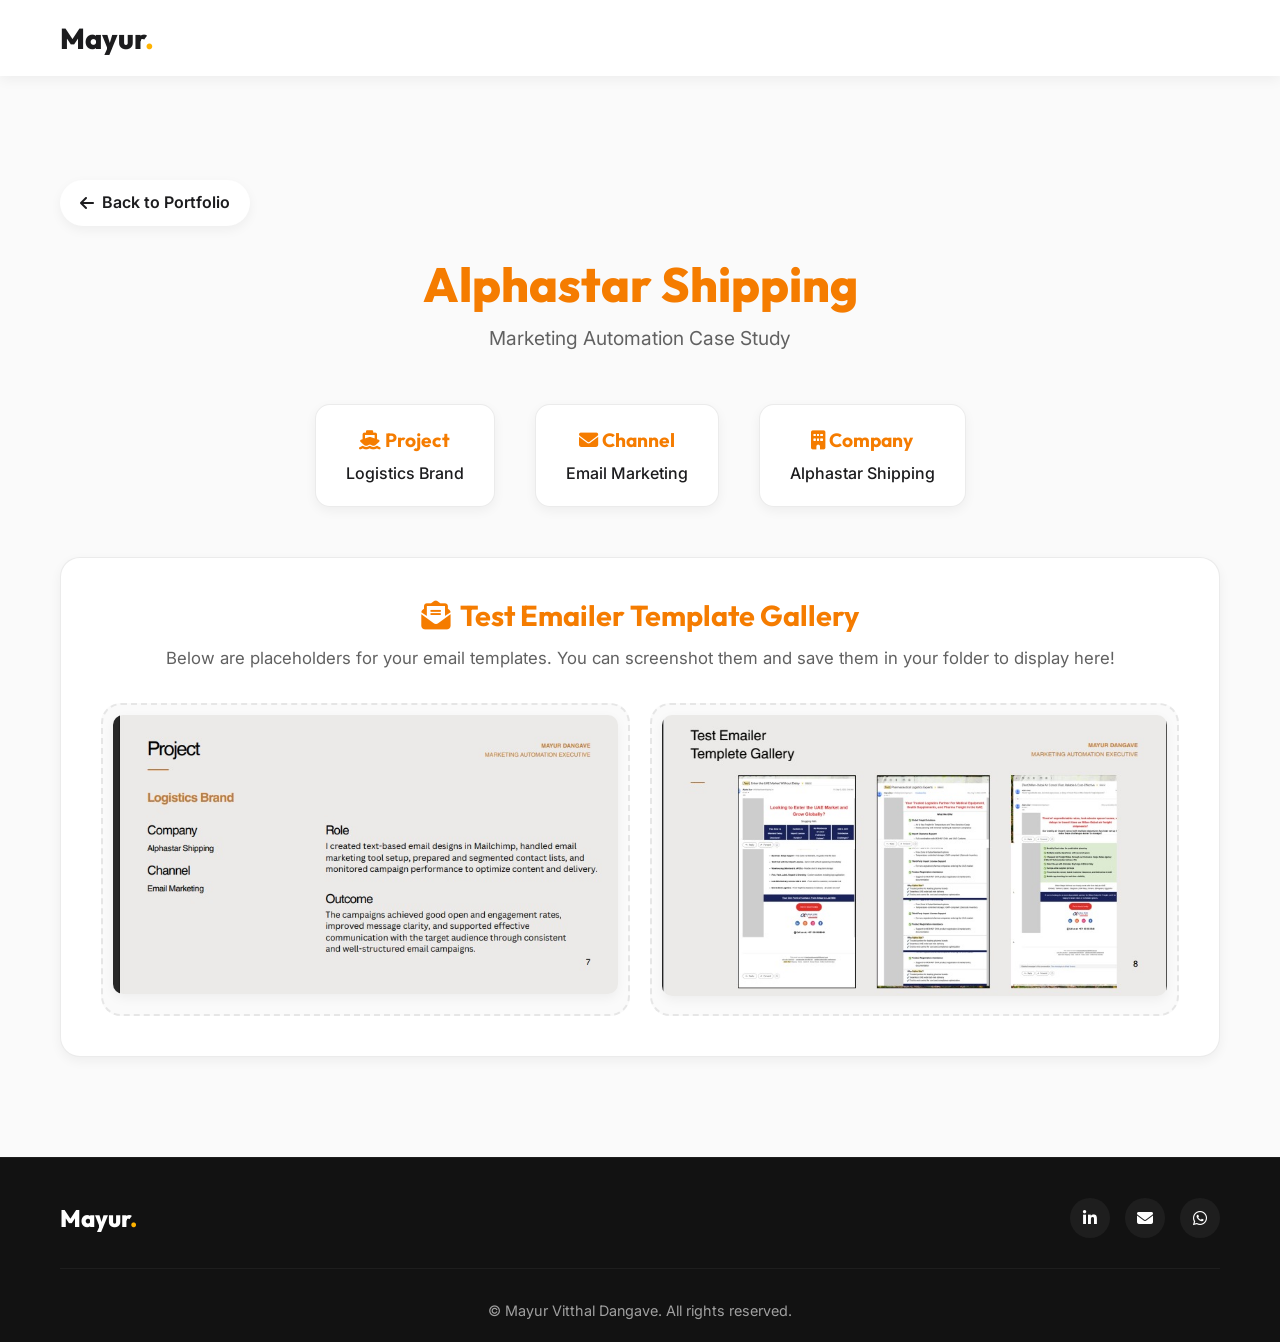
==== alphastar-shipping.html @ 8145f956 "Add files via upload" ====
<!DOCTYPE html>
<html lang="en">
<head>
    <meta charset="UTF-8">
    <meta name="viewport" content="width=device-width, initial-scale=1.0">
    <title>Alphastar Shipping Case Study | Mayur Dangave</title>
    <!-- Google Fonts -->
    <link rel="preconnect" href="https://fonts.googleapis.com">
    <link rel="preconnect" href="https://fonts.gstatic.com" crossorigin>
    <link href="https://fonts.googleapis.com/css2?family=Inter:wght@300;400;500;600;700&family=Outfit:wght@400;600;800&display=swap" rel="stylesheet">
    <!-- Font Awesome for Icons -->
    <link rel="stylesheet" href="https://cdnjs.cloudflare.com/ajax/libs/font-awesome/6.4.0/css/all.min.css">
    <link rel="stylesheet" href="style.css">
    <style>
        .case-header {
            text-align: center;
            margin-bottom: 50px;
        }
        .case-header h1 {
            font-size: 3rem;
            color: var(--primary-dark);
            margin-bottom: 10px;
            font-family: var(--font-heading);
            font-weight: 800;
        }
        .case-meta {
            display: flex;
            justify-content: center;
            gap: 40px;
            margin-bottom: 50px;
            flex-wrap: wrap;
        }
        .meta-item {
            text-align: center;
            background: var(--surface);
            padding: 20px 30px;
            border-radius: 15px;
            box-shadow: var(--shadow-sm);
            border: 1px solid var(--border);
        }
        .meta-item strong {
            display: block;
            color: var(--primary-dark);
            font-family: var(--font-heading);
            font-size: 1.2rem;
            margin-bottom: 5px;
        }
        .meta-item span {
            color: var(--text-main);
            font-weight: 500;
        }
        .case-body {
            display: grid;
            grid-template-columns: 1fr 1fr;
            gap: 40px;
            margin-bottom: 60px;
        }
        @media (max-width: 768px) {
            .case-body {
                grid-template-columns: 1fr;
            }
        }
        .case-section {
            background: var(--surface);
            padding: 40px;
            border-radius: 20px;
            box-shadow: var(--shadow-sm);
            border: 1px solid var(--border);
        }
        .case-section h3 {
            font-size: 1.8rem;
            margin-bottom: 15px;
            color: var(--primary-dark);
            display: flex;
            align-items: center;
            gap: 10px;
        }
        .case-section p {
            font-size: 1.05rem;
            color: var(--text-muted);
            line-height: 1.8;
        }
        .gallery-container {
            display: grid;
            grid-template-columns: repeat(auto-fit, minmax(250px, 1fr));
            gap: 20px;
            margin-top: 30px;
        }
        .gallery-item {
            background: var(--bg-color);
            border: 2px dashed var(--border);
            border-radius: 20px;
            padding: 40px 20px;
            text-align: center;
            color: var(--text-muted);
            transition: var(--transition);
        }
        .gallery-item:hover {
            border-color: var(--primary);
            background: var(--surface);
        }
        .back-btn {
            display: inline-flex;
            align-items: center;
            gap: 8px;
            margin-bottom: 30px;
            color: var(--text-main);
            font-weight: 600;
            padding: 10px 20px;
            background: var(--surface);
            border-radius: 50px;
            box-shadow: var(--shadow-sm);
            transition: var(--transition);
        }
        .back-btn:hover {
            background: var(--primary);
            color: #1C1C1E;
            transform: translateY(-2px);
        }
    </style>
</head>
<body style="background-color: var(--bg-color);">
    <!-- Navigation -->
    <nav class="navbar" style="background: rgba(255, 255, 255, 0.95); box-shadow: var(--shadow-sm); padding: 15px 0;">
        <div class="container nav-content">
            <a href="porfolio Website index.html" class="logo">Mayur<span>.</span></a>
        </div>
    </nav>

    <!-- Case Study Section -->
    <section class="section-padding" style="margin-top: 80px;">
        <div class="container">
            <a href="porfolio Website index.html#portfolio" class="back-btn"><i class="fas fa-arrow-left"></i> Back to Portfolio</a>
            
            <div class="case-header">
                <h1>Alphastar Shipping</h1>
                <p style="font-size: 1.2rem; color: var(--text-muted);">Marketing Automation Case Study</p>
            </div>

            <div class="case-meta">
                <div class="meta-item">
                    <strong><i class="fas fa-ship"></i> Project</strong>
                    <span>Logistics Brand</span>
                </div>
                <div class="meta-item">
                    <strong><i class="fas fa-envelope"></i> Channel</strong>
                    <span>Email Marketing</span>
                </div>
                <div class="meta-item">
                    <strong><i class="fas fa-building"></i> Company</strong>
                    <span>Alphastar Shipping</span>
                </div>
            </div>



            <div class="case-section">
                <h3 style="text-align: center; justify-content: center; margin-bottom: 10px;"><i class="fas fa-envelope-open-text"></i> Test Emailer Template Gallery</h3>
                <p style="text-align: center; margin-bottom: 30px;">Below are placeholders for your email templates. You can screenshot them and save them in your folder to display here!</p>
                
                <div class="gallery-container" style="grid-template-columns: repeat(auto-fit, minmax(350px, 1fr));">
                    <div class="gallery-item" style="padding: 10px;">
                        <img src="Alphastar-ss-1.png" alt="Template 1" style="width: 100%; border-radius: 10px; box-shadow: var(--shadow-sm);">
                    </div>
                    <div class="gallery-item" style="padding: 10px;">
                        <img src="Alphastar-ss-2.png" alt="Template 2" style="width: 100%; border-radius: 10px; box-shadow: var(--shadow-sm);">
                    </div>
                </div>
            </div>
        </div>
    </section>

    <!-- Footer -->
    <footer>
        <div class="container">
            <div class="footer-content">
                <div class="footer-logo">Mayur<span>.</span></div>
                <div class="footer-socials">
                    <a href="https://www.linkedin.com/in/mayur-dangave-b585b3267/" target="_blank"><i class="fab fa-linkedin-in"></i></a>
                    <a href="mailto:dangavemayur@gmail.com"><i class="fas fa-envelope"></i></a>
                    <a href="https://wa.me/918108566507"><i class="fab fa-whatsapp"></i></a>
                </div>
            </div>
            <div class="footer-bottom">
                <p>&copy; <span id="year"></span> Mayur Vitthal Dangave. All rights reserved.</p>
            </div>
        </div>
    </footer>
</body>
</html>
---- style.css ----
/* Google Fonts & Reset */
:root {
    --primary: #FFB300; /* Warm Amber */
    --primary-dark: #F57C00;
    --primary-light: #FFF8E1;
    --bg-color: #FAFAFA; /* Off-white */
    --surface: #FFFFFF;
    --text-main: #1C1C1E; /* Charcoal */
    --text-muted: #616161;
    --border: rgba(0,0,0,0.08);
    --shadow-sm: 0 4px 12px rgba(0, 0, 0, 0.05);
    --shadow-md: 0 12px 30px rgba(0, 0, 0, 0.08);
    --transition: all 0.3s cubic-bezier(0.25, 0.8, 0.25, 1);
    --font-heading: 'Outfit', sans-serif;
    --font-body: 'Inter', sans-serif;
}

html {
    scroll-behavior: smooth;
}

* {
    margin: 0;
    padding: 0;
    box-sizing: border-box;
}

body {
    font-family: var(--font-body);
    background-color: var(--bg-color);
    color: var(--text-main);
    line-height: 1.6;
    overflow-x: hidden;
}

h1, h2, h3, h4, h5, h6 {
    font-family: var(--font-heading);
    font-weight: 700;
    color: var(--text-main);
    line-height: 1.2;
}

a {
    text-decoration: none;
    color: inherit;
    transition: var(--transition);
}

ul {
    list-style: none;
}

.container {
    max-width: 1200px;
    margin: 0 auto;
    padding: 0 20px;
}

.section-padding {
    padding: 100px 0;
}

.bg-light {
    background-color: var(--surface);
}

.bg-dark {
    background-color: #121212;
    color: #FFFFFF;
}

.bg-dark h2, .bg-dark h3, .bg-dark h4 {
    color: #FFFFFF;
}

.highlight {
    color: var(--primary);
}

/* Buttons */
.btn-primary, .btn-secondary {
    display: inline-block;
    padding: 12px 28px;
    border-radius: 50px;
    font-weight: 600;
    font-size: 1rem;
    cursor: pointer;
    transition: var(--transition);
    border: none;
    text-align: center;
}

.btn-primary {
    background-color: var(--primary);
    color: #1C1C1E;
    box-shadow: 0 4px 15px rgba(255, 179, 0, 0.3);
}

.btn-primary:hover {
    background-color: var(--primary-dark);
    transform: translateY(-2px);
    box-shadow: 0 6px 20px rgba(255, 179, 0, 0.4);
}

.btn-secondary {
    background-color: transparent;
    color: var(--text-main);
    border: 2px solid var(--text-main);
}

.btn-secondary:hover {
    background-color: var(--text-main);
    color: var(--surface);
}

/* Section Header */
.section-header {
    text-align: center;
    margin-bottom: 60px;
}

.section-header h2 {
    font-size: 2.5rem;
    margin-bottom: 15px;
}

.section-header .line {
    width: 60px;
    height: 4px;
    background-color: var(--primary);
    margin: 0 auto 20px;
    border-radius: 2px;
}

.section-header p {
    color: var(--text-muted);
    font-size: 1.1rem;
    max-width: 600px;
    margin: 0 auto;
}

/* Navigation */
.navbar {
    position: fixed;
    top: 0;
    left: 0;
    width: 100%;
    padding: 20px 0;
    z-index: 1000;
    transition: var(--transition);
    background: transparent;
}

.navbar.scrolled {
    background: rgba(255, 255, 255, 0.95);
    backdrop-filter: blur(10px);
    padding: 15px 0;
    box-shadow: var(--shadow-sm);
}

.nav-content {
    display: flex;
    justify-content: space-between;
    align-items: center;
}

.logo {
    font-family: var(--font-heading);
    font-size: 1.8rem;
    font-weight: 800;
    color: var(--text-main);
}

.logo span {
    color: var(--primary);
}

.nav-links {
    display: flex;
    align-items: center;
    gap: 30px;
}

.nav-links a {
    font-weight: 500;
    font-size: 1rem;
    color: var(--text-main);
    position: relative;
}

.nav-links a:not(.nav-btn)::after {
    content: '';
    position: absolute;
    width: 0;
    height: 2px;
    bottom: -4px;
    left: 0;
    background-color: var(--primary);
    transition: var(--transition);
}

.nav-links a:not(.nav-btn):hover::after {
    width: 100%;
}

.hamburger {
    display: none;
    font-size: 1.5rem;
    cursor: pointer;
}

/* Hero Section */
.hero {
    min-height: 100vh;
    display: flex;
    align-items: center;
    padding-top: 80px;
    background: radial-gradient(circle at top right, var(--primary-light), var(--bg-color) 60%);
}

.hero-content {
    display: flex;
    align-items: center;
    justify-content: space-between;
    gap: 50px;
}

.hero-text {
    flex: 1;
}

.greeting {
    font-size: 1.2rem;
    font-weight: 500;
    color: var(--primary-dark);
    margin-bottom: 10px;
    letter-spacing: 1px;
}

.name {
    font-size: 3.8rem;
    font-weight: 800;
    line-height: 1.1;
    margin-bottom: 15px;
    color: var(--text-main);
}

.titles {
    font-size: 1.8rem;
    color: var(--text-muted);
    margin-bottom: 25px;
    font-weight: 400;
    height: 40px; 
}

.typewriter {
    border-right: 3px solid var(--primary);
    padding-right: 5px;
    animation: blink 0.75s step-end infinite;
}

@keyframes blink {
    from, to { border-color: transparent }
    50% { border-color: var(--primary); }
}

.tagline {
    font-size: 1.1rem;
    color: var(--text-muted);
    margin-bottom: 40px;
    max-width: 500px;
}

.hero-actions {
    display: flex;
    gap: 20px;
    margin-bottom: 40px;
}

.social-links {
    display: flex;
    gap: 20px;
}

.social-links a {
    display: flex;
    align-items: center;
    justify-content: center;
    width: 45px;
    height: 45px;
    border-radius: 50%;
    background: var(--surface);
    color: var(--text-main);
    font-size: 1.2rem;
    box-shadow: var(--shadow-sm);
}

.social-links a:hover {
    background: var(--primary);
    color: var(--surface);
    transform: translateY(-3px);
}

.hero-image {
    flex: 1;
    display: flex;
    justify-content: flex-end;
}

.image-wrapper {
    position: relative;
    width: 450px;
    height: 450px;
}

.image-wrapper img {
    width: 100%;
    height: 100%;
    object-fit: cover;
    object-position: top center;
    border-radius: 30% 70% 70% 30% / 30% 30% 70% 70%;
    box-shadow: var(--shadow-md);
    border: 8px solid var(--surface);
    animation: morph 8s ease-in-out infinite;
}

@keyframes morph {
    0% { border-radius: 30% 70% 70% 30% / 30% 30% 70% 70%; }
    50% { border-radius: 70% 30% 30% 70% / 70% 70% 30% 30%; }
    100% { border-radius: 30% 70% 70% 30% / 30% 30% 70% 70%; }
}

.floating-badge {
    position: absolute;
    background: var(--surface);
    padding: 12px 20px;
    border-radius: 50px;
    box-shadow: var(--shadow-md);
    font-weight: 600;
    display: flex;
    align-items: center;
    gap: 10px;
    color: var(--text-main);
    animation: float 4s ease-in-out infinite;
}

.floating-badge i {
    color: var(--primary-dark);
    font-size: 1.2rem;
}

.badge-1 {
    top: 50px;
    left: -30px;
}

.badge-2 {
    bottom: 50px;
    right: -20px;
    animation-delay: 2s;
}

@keyframes float {
    0% { transform: translateY(0); }
    50% { transform: translateY(-15px); }
    100% { transform: translateY(0); }
}

/* About Section */
.about-grid {
    display: grid;
    grid-template-columns: 1fr 1fr;
    gap: 60px;
    align-items: center;
}

.about-text h3 {
    font-size: 2rem;
    margin-bottom: 20px;
}

.about-text p {
    color: var(--text-muted);
    margin-bottom: 20px;
    font-size: 1.05rem;
}

.stats-container {
    display: flex;
    gap: 30px;
    margin-top: 40px;
}

.stat-box h4 {
    font-size: 2.5rem;
    color: var(--primary-dark);
    line-height: 1;
    margin-bottom: 5px;
}

.stat-box p {
    font-size: 0.9rem;
    color: var(--text-main);
    font-weight: 500;
    margin: 0;
}

.about-skills {
    display: flex;
    flex-direction: column;
    gap: 30px;
}

.skill-category {
    background: var(--surface);
    padding: 30px;
    border-radius: 20px;
    box-shadow: var(--shadow-sm);
    border: 1px solid var(--border);
}

.skill-category h4 {
    font-size: 1.3rem;
    margin-bottom: 15px;
    display: flex;
    align-items: center;
    gap: 10px;
}

.skill-category h4 i {
    color: var(--primary);
}

.skill-category ul {
    display: grid;
    grid-template-columns: 1fr 1fr;
    gap: 15px;
}

.skill-category li {
    font-size: 0.95rem;
    color: var(--text-muted);
    display: flex;
    align-items: center;
    gap: 8px;
}

.skill-category li::before {
    content: '→';
    color: var(--primary);
    font-weight: bold;
}

/* Services */
.services-grid {
    display: grid;
    grid-template-columns: repeat(auto-fit, minmax(250px, 1fr));
    gap: 30px;
}

.service-card {
    background: var(--bg-color);
    padding: 40px 30px;
    border-radius: 20px;
    text-align: center;
    transition: var(--transition);
    border: 1px solid var(--border);
}

.service-card:hover {
    transform: translateY(-10px);
    box-shadow: var(--shadow-md);
    background: var(--surface);
}

.service-card .icon {
    width: 70px;
    height: 70px;
    background: var(--primary-light);
    color: var(--primary-dark);
    border-radius: 50%;
    display: flex;
    align-items: center;
    justify-content: center;
    font-size: 1.8rem;
    margin: 0 auto 20px;
    transition: var(--transition);
}

.service-card:hover .icon {
    background: var(--primary);
    color: var(--surface);
}

.service-card h3 {
    margin-bottom: 15px;
    font-size: 1.3rem;
}

.service-card p {
    color: var(--text-muted);
    font-size: 0.95rem;
}

/* Process Timeline (Horizontal based) */
.timeline {
    display: flex;
    justify-content: space-between;
    position: relative;
    padding-top: 50px;
}

.timeline::before {
    content: '';
    position: absolute;
    top: 65px;
    left: 0;
    width: 100%;
    height: 2px;
    background: var(--border);
    z-index: 1;
}

.timeline-step {
    flex: 1;
    text-align: center;
    position: relative;
    z-index: 2;
    padding: 0 15px;
}

.step-num {
    width: 32px;
    height: 32px;
    background: var(--surface);
    border: 4px solid var(--primary);
    border-radius: 50%;
    margin: 0 auto 20px;
    display: flex;
    align-items: center;
    justify-content: center;
    font-size: 0.8rem;
    font-weight: 700;
    color: var(--text-main);
    position: relative;
    transition: var(--transition);
}

.timeline-step:hover .step-num {
    background: var(--primary);
    color: var(--surface);
    transform: scale(1.2);
}

.timeline-step h4 {
    font-size: 1.1rem;
    margin-bottom: 10px;
}

.timeline-step p {
    font-size: 0.9rem;
    color: var(--text-muted);
}

/* Tools & Industries */
.tools-split {
    display: grid;
    grid-template-columns: 3fr 2fr;
    gap: 50px;
}

.tools-split h3 {
    font-size: 1.8rem;
    margin-bottom: 30px;
    border-bottom: 2px solid var(--primary-light);
    padding-bottom: 15px;
    display: inline-block;
}

.pill-grid {
    display: flex;
    flex-wrap: wrap;
    gap: 15px;
}

.pill {
    background: var(--bg-color);
    padding: 8px 18px;
    border-radius: 30px;
    font-size: 0.95rem;
    font-weight: 500;
    border: 1px solid var(--border);
    display: flex;
    align-items: center;
    gap: 8px;
    transition: var(--transition);
}

.pill i {
    color: var(--primary-dark);
}

.pill:hover {
    background: var(--primary);
    color: #1C1C1E;
    border-color: var(--primary);
}

.pill:hover i {
    color: #1C1C1E;
}

.icon-grid {
    display: grid;
    grid-template-columns: 1fr 1fr;
    gap: 20px;
}

.industry-item {
    background: var(--bg-color);
    padding: 20px;
    border-radius: 15px;
    text-align: center;
    border: 1px solid var(--border);
    transition: var(--transition);
}

.industry-item:hover {
    box-shadow: var(--shadow-sm);
    transform: translateY(-5px);
    border-color: var(--primary);
}

.industry-item i {
    font-size: 2rem;
    color: var(--primary-dark);
    margin-bottom: 10px;
}

.industry-item span {
    display: block;
    font-weight: 600;
    font-size: 1rem;
}

/* Portfolio Gallery */
.portfolio-filters {
    display: flex;
    justify-content: center;
    flex-wrap: wrap;
    gap: 15px;
    margin-bottom: 40px;
}

.filter-btn {
    background: transparent;
    border: 2px solid var(--border);
    padding: 8px 24px;
    border-radius: 30px;
    font-weight: 500;
    cursor: pointer;
    font-family: var(--font-body);
    font-size: 0.95rem;
    transition: var(--transition);
}

.filter-btn.active, .filter-btn:hover {
    background: var(--primary);
    border-color: var(--primary);
    color: #1C1C1E;
}

.portfolio-grid {
    display: grid;
    grid-template-columns: repeat(auto-fill, minmax(320px, 1fr));
    gap: 30px;
}

.portfolio-card {
    background: var(--surface);
    border-radius: 20px;
    overflow: hidden;
    box-shadow: var(--shadow-sm);
    border: 1px solid var(--border);
    transition: var(--transition);
}

.portfolio-card:hover {
    transform: translateY(-10px);
    box-shadow: var(--shadow-md);
}

.card-img {
    height: 220px;
    background-size: cover;
    background-position: center;
    position: relative;
    border-bottom: 1px solid var(--border);
}

.card-content {
    padding: 25px;
}

.category-tag {
    display: inline-block;
    background: var(--primary-light);
    color: var(--primary-dark);
    padding: 4px 12px;
    border-radius: 20px;
    font-size: 0.8rem;
    font-weight: 600;
    margin-bottom: 12px;
}

.card-content h3 {
    font-size: 1.4rem;
    margin-bottom: 10px;
}

.card-content p {
    color: var(--text-muted);
    font-size: 0.95rem;
    margin-bottom: 20px;
}

.read-more {
    font-weight: 600;
    color: var(--text-main);
    display: flex;
    align-items: center;
    gap: 8px;
}

.read-more i {
    transition: var(--transition);
    color: var(--primary-dark);
}

.read-more:hover i {
    transform: translateX(5px);
}

.portfolio-card.hide {
    display: none;
}

/* Contact */
.contact-wrapper {
    display: grid;
    grid-template-columns: 1fr 1fr;
    gap: 60px;
    background: #1A1A1C;
    padding: 50px;
    border-radius: 30px;
}

.contact-info h2 {
    font-size: 2.5rem;
    margin-bottom: 20px;
}

.contact-info p {
    color: #A0A0A0;
    margin-bottom: 40px;
    font-size: 1.1rem;
}

.contact-item {
    display: flex;
    align-items: flex-start;
    gap: 20px;
    margin-bottom: 30px;
}

.contact-item i {
    width: 50px;
    height: 50px;
    background: rgba(255, 179, 0, 0.1);
    color: var(--primary);
    border-radius: 50%;
    display: flex;
    align-items: center;
    justify-content: center;
    font-size: 1.3rem;
    flex-shrink: 0;
}

.contact-item h4 {
    font-size: 1.1rem;
    margin-bottom: 5px;
}

.contact-item p, .contact-item a {
    color: #D0D0D0;
    font-size: 1rem;
}

.contact-item a:hover {
    color: var(--primary);
}

.whatsapp-btn {
    background: #25D366;
    color: #FFF;
    box-shadow: 0 4px 15px rgba(37, 211, 102, 0.3);
}

.whatsapp-btn:hover {
    background: #1EBE5A;
    box-shadow: 0 6px 20px rgba(37, 211, 102, 0.4);
}

.contact-form {
    background: var(--surface);
    padding: 40px;
    border-radius: 20px;
    color: var(--text-main);
}

.contact-form h3 {
    font-size: 1.8rem;
    margin-bottom: 25px;
}

.form-group {
    margin-bottom: 20px;
}

.form-group input, 
.form-group select, 
.form-group textarea {
    width: 100%;
    padding: 15px;
    border: 1px solid var(--border);
    border-radius: 10px;
    background: var(--bg-color);
    font-family: var(--font-body);
    font-size: 1rem;
    outline: none;
    transition: var(--transition);
}

.form-group input:focus, 
.form-group select:focus, 
.form-group textarea:focus {
    border-color: var(--primary);
    background: var(--surface);
    box-shadow: 0 0 0 3px rgba(255, 179, 0, 0.1);
}

/* Footer */
footer {
    background: #121212;
    padding: 40px 0 20px;
    text-align: center;
    color: #A0A0A0;
    border-top: 1px solid rgba(255,255,255,0.05);
}

.footer-content {
    display: flex;
    justify-content: space-between;
    align-items: center;
    margin-bottom: 30px;
    padding-bottom: 30px;
    border-bottom: 1px solid rgba(255,255,255,0.05);
}

.footer-logo {
    font-family: var(--font-heading);
    font-size: 1.5rem;
    font-weight: 800;
    color: #FFFFFF;
}

.footer-logo span {
    color: var(--primary);
}

.footer-socials {
    display: flex;
    gap: 15px;
}

.footer-socials a {
    width: 40px;
    height: 40px;
    background: rgba(255,255,255,0.05);
    border-radius: 50%;
    display: flex;
    align-items: center;
    justify-content: center;
    color: #FFFFFF;
    transition: var(--transition);
}

.footer-socials a:hover {
    background: var(--primary);
    color: #121212;
    transform: translateY(-3px);
}

.footer-bottom p {
    font-size: 0.9rem;
}

/* Animations */
.reveal {
    opacity: 0;
    transform: translateY(30px);
    transition: all 0.8s ease-out;
}

.reveal.right {
    transform: translateX(30px);
}

.reveal.active {
    opacity: 1;
    transform: translateY(0) translateX(0);
}

.delay-1 { transition-delay: 0.1s; }
.delay-2 { transition-delay: 0.2s; }
.delay-3 { transition-delay: 0.3s; }
.delay-4 { transition-delay: 0.4s; }

/* Responsive */
@media screen and (max-width: 992px) {
    .hero-content, .about-grid, .tools-split {
        flex-direction: column;
        text-align: center;
    }
    
    .hero-text {
        order: 2;
    }
    
    .hero-image {
        order: 1;
        justify-content: center;
    }
    
    .hero-actions, .social-links, .stats-container, .pill-grid {
        justify-content: center;
    }
    
    .about-skills {
        text-align: left;
    }
    
    .hide-mobile {
        display: none;
    }
    
    .contact-wrapper {
        grid-template-columns: 1fr;
        padding: 30px;
    }
}

@media screen and (max-width: 768px) {
    .nav-links {
        position: absolute;
        top: 100%;
        left: 0;
        width: 100%;
        background: var(--surface);
        flex-direction: column;
        padding: 20px 0;
        box-shadow: var(--shadow-md);
        clip-path: circle(0% at top right);
        transition: clip-path 0.5s ease-out;
    }
    
    .nav-links.active {
        clip-path: circle(150% at top right);
    }
    
    .hamburger {
        display: block;
    }
    
    .name {
        font-size: 2.8rem;
    }
    
    .image-wrapper {
        width: 300px;
        height: 300px;
    }
    
    .section-header h2 {
        font-size: 2rem;
    }
    
    .footer-content {
        flex-direction: column;
        gap: 20px;
    }
}
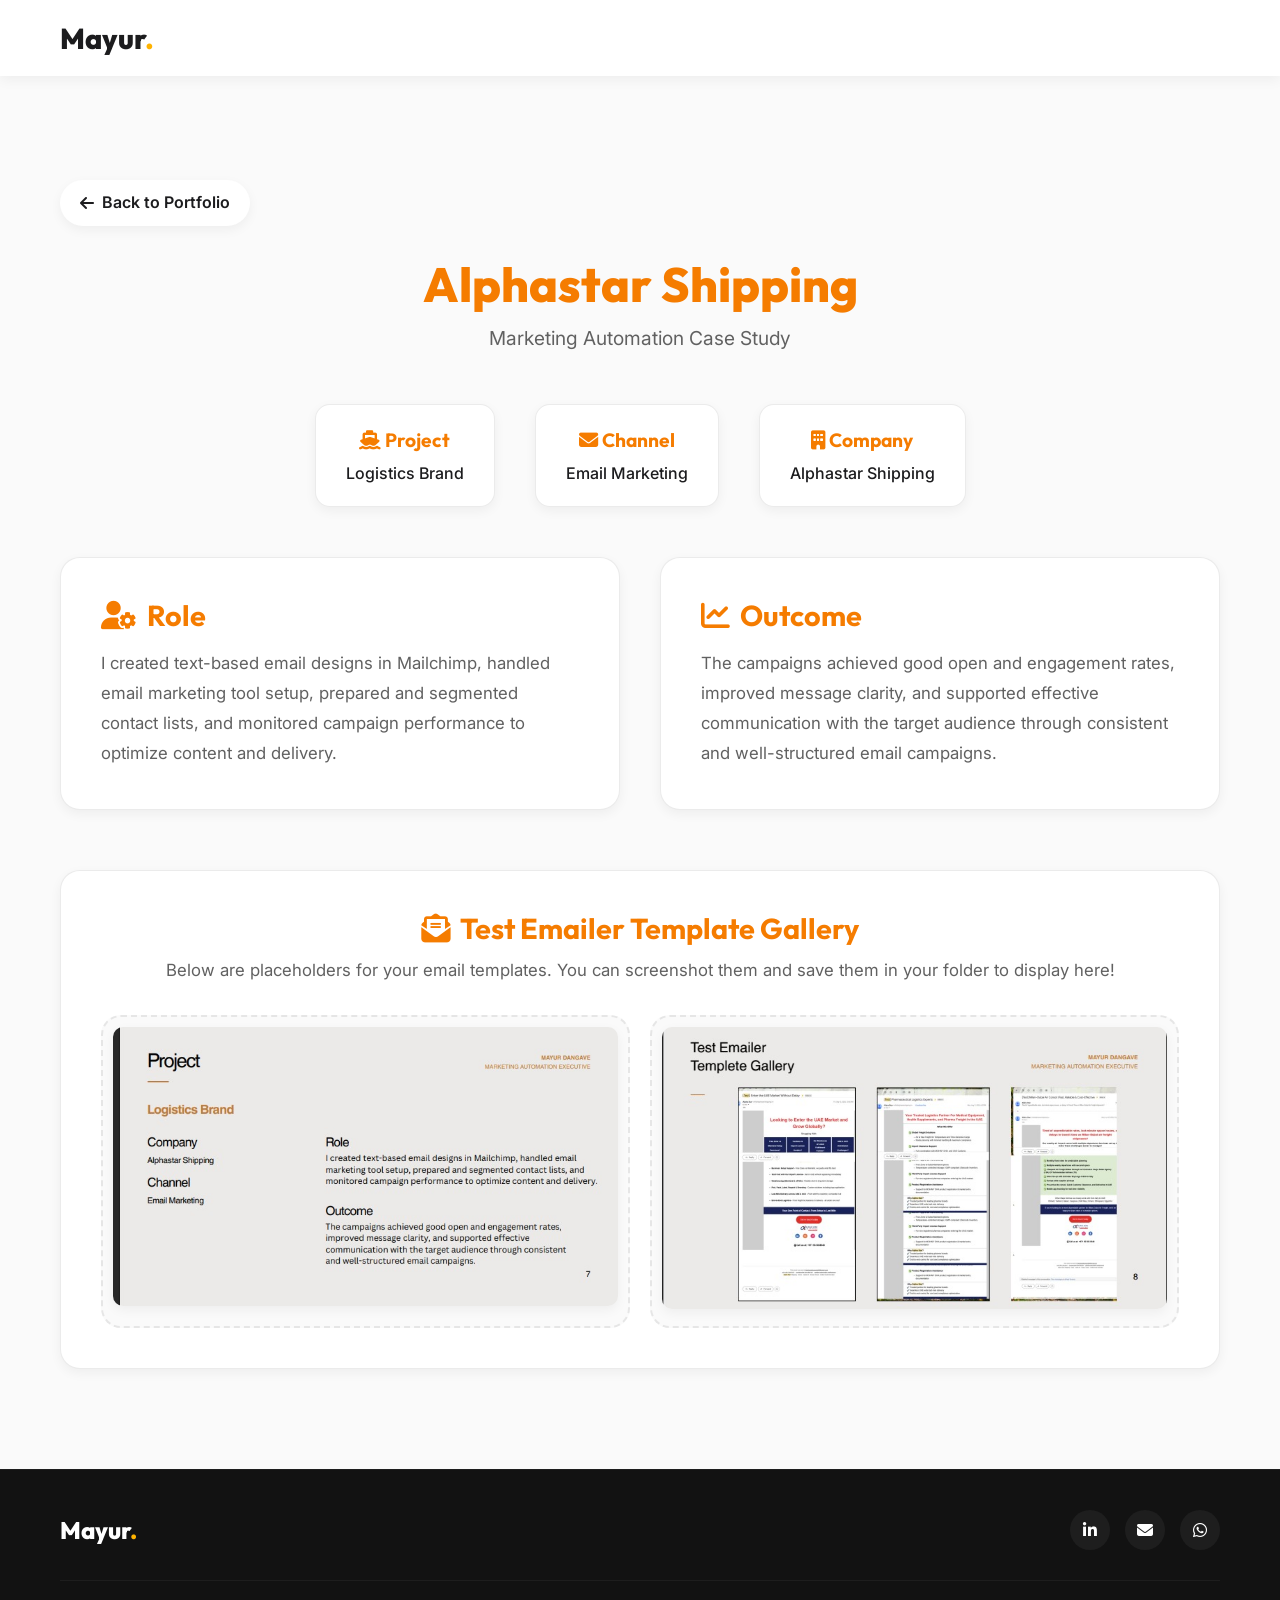
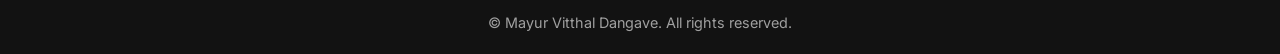
==== commit 233894f7: "Add files via upload" ====
--- a/alphastar-shipping.html
+++ b/alphastar-shipping.html
@@ -58,6 +58,11 @@
         @media (max-width: 768px) {
             .case-body {
                 grid-template-columns: 1fr;
+                gap: 20px;
+                margin-bottom: 40px;
+            }
+            .case-section {
+                padding: 25px;
             }
         }
         .case-section {
@@ -123,14 +128,14 @@
     <!-- Navigation -->
     <nav class="navbar" style="background: rgba(255, 255, 255, 0.95); box-shadow: var(--shadow-sm); padding: 15px 0;">
         <div class="container nav-content">
-            <a href="porfolio Website index.html" class="logo">Mayur<span>.</span></a>
+            <a href="index.html" class="logo">Mayur<span>.</span></a>
         </div>
     </nav>
 
     <!-- Case Study Section -->
     <section class="section-padding" style="margin-top: 80px;">
         <div class="container">
-            <a href="porfolio Website index.html#portfolio" class="back-btn"><i class="fas fa-arrow-left"></i> Back to Portfolio</a>
+            <a href="index.html#portfolio" class="back-btn"><i class="fas fa-arrow-left"></i> Back to Portfolio</a>
             
             <div class="case-header">
                 <h1>Alphastar Shipping</h1>
@@ -154,11 +159,22 @@
 
 
 
+            <div class="case-body">
+                <div class="case-section">
+                    <h3><i class="fas fa-user-cog"></i> Role</h3>
+                    <p>I created text-based email designs in Mailchimp, handled email marketing tool setup, prepared and segmented contact lists, and monitored campaign performance to optimize content and delivery.</p>
+                </div>
+                <div class="case-section">
+                    <h3><i class="fas fa-chart-line"></i> Outcome</h3>
+                    <p>The campaigns achieved good open and engagement rates, improved message clarity, and supported effective communication with the target audience through consistent and well-structured email campaigns.</p>
+                </div>
+            </div>
+
             <div class="case-section">
                 <h3 style="text-align: center; justify-content: center; margin-bottom: 10px;"><i class="fas fa-envelope-open-text"></i> Test Emailer Template Gallery</h3>
                 <p style="text-align: center; margin-bottom: 30px;">Below are placeholders for your email templates. You can screenshot them and save them in your folder to display here!</p>
                 
-                <div class="gallery-container" style="grid-template-columns: repeat(auto-fit, minmax(350px, 1fr));">
+                <div class="gallery-container">
                     <div class="gallery-item" style="padding: 10px;">
                         <img src="Alphastar-ss-1.png" alt="Template 1" style="width: 100%; border-radius: 10px; box-shadow: var(--shadow-sm);">
                     </div>
--- a/style.css
+++ b/style.css
@@ -17,6 +17,8 @@
 
 html {
     scroll-behavior: smooth;
+    overflow-x: hidden;
+    width: 100%;
 }
 
 * {
@@ -31,6 +33,8 @@
     color: var(--text-main);
     line-height: 1.6;
     overflow-x: hidden;
+    width: 100%;
+    max-width: 100vw;
 }
 
 h1, h2, h3, h4, h5, h6 {
@@ -672,7 +676,7 @@
 
 .portfolio-grid {
     display: grid;
-    grid-template-columns: repeat(auto-fill, minmax(320px, 1fr));
+    grid-template-columns: repeat(auto-fill, minmax(280px, 1fr));
     gap: 30px;
 }
 
@@ -928,9 +932,15 @@
 
 /* Responsive */
 @media screen and (max-width: 992px) {
-    .hero-content, .about-grid, .tools-split {
+    .hero-content {
         flex-direction: column;
         text-align: center;
+    }
+    
+    .about-grid, .tools-split {
+        grid-template-columns: 1fr;
+        text-align: center;
+        gap: 40px;
     }
     
     .hero-text {
@@ -950,7 +960,13 @@
         text-align: left;
     }
     
-    .hide-mobile {
+    .timeline {
+        flex-direction: column;
+        gap: 40px;
+        padding-top: 20px;
+    }
+    
+    .timeline::before {
         display: none;
     }
     
@@ -986,9 +1002,16 @@
         font-size: 2.8rem;
     }
     
+    .titles {
+        font-size: 1.3rem;
+        height: auto;
+        min-height: 40px;
+    }
+    
     .image-wrapper {
-        width: 300px;
-        height: 300px;
+        width: 250px;
+        height: 250px;
+        margin: 0 auto;
     }
     
     .section-header h2 {
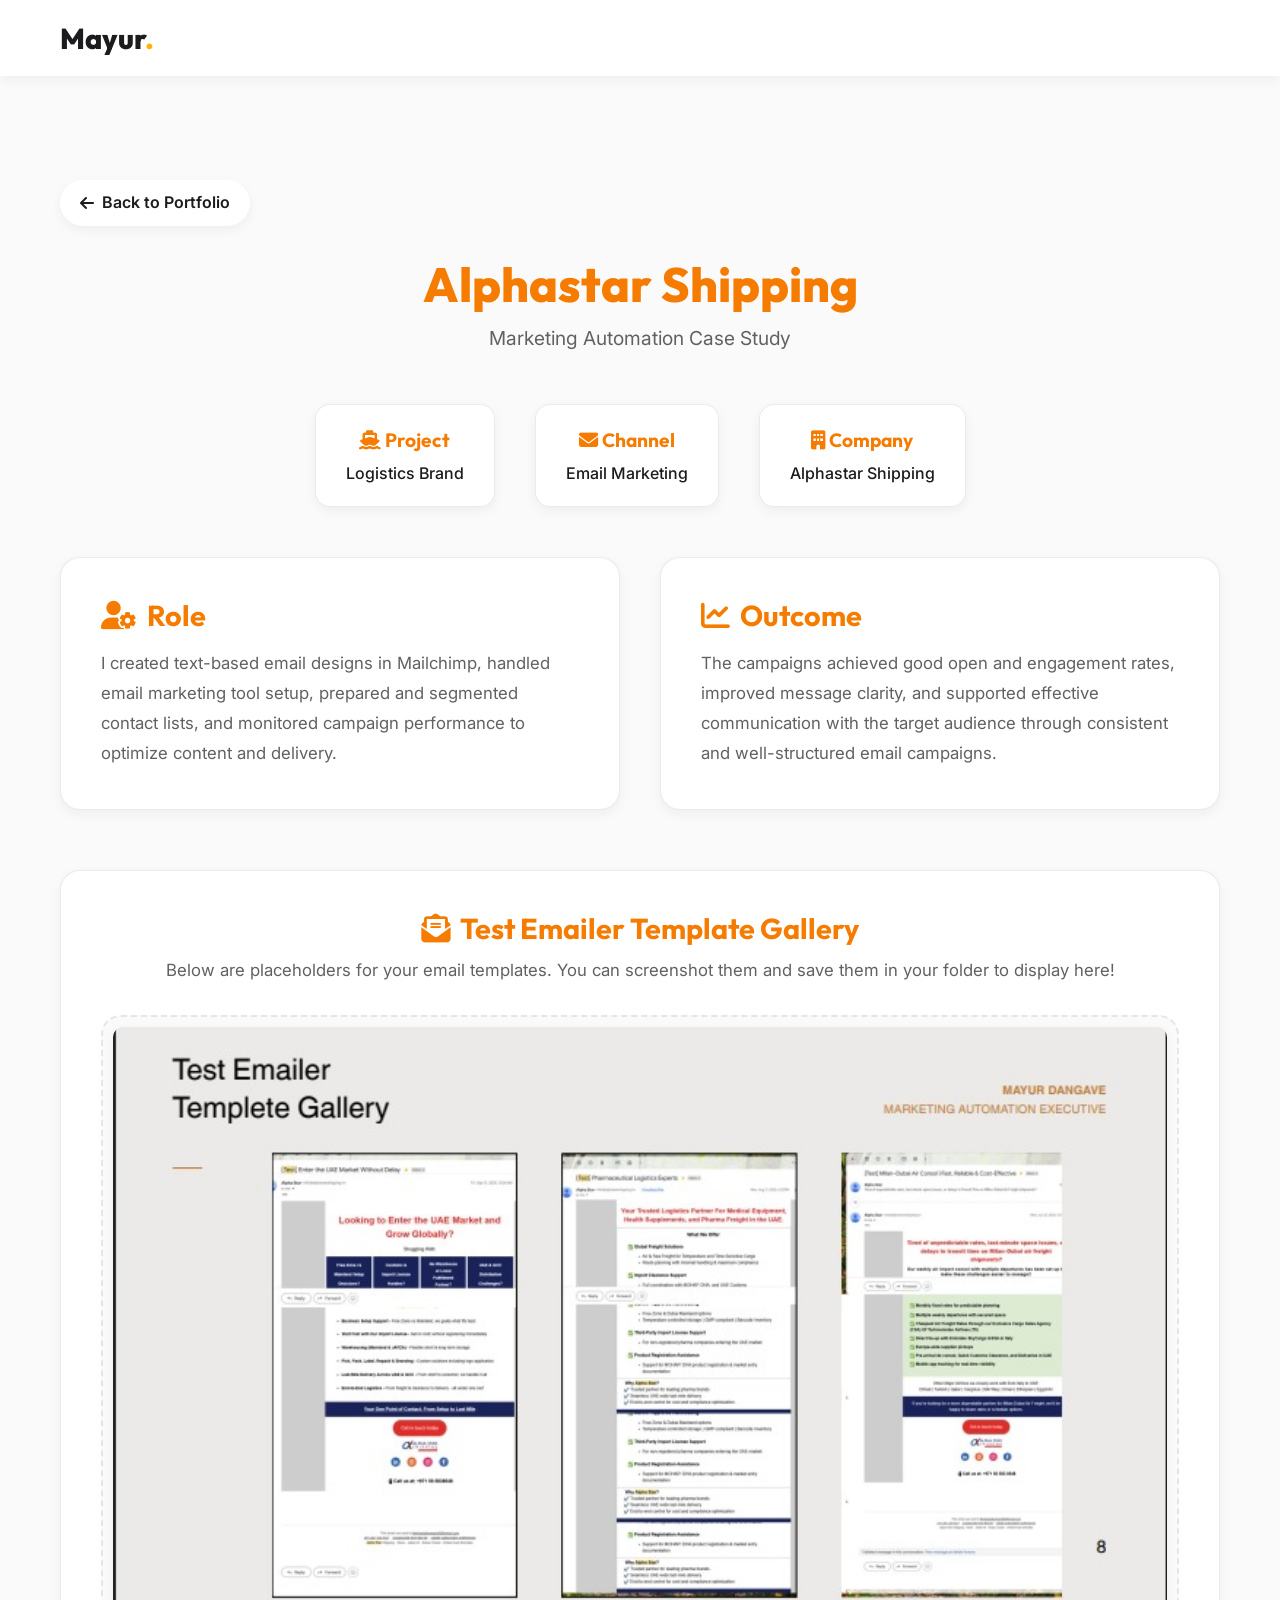
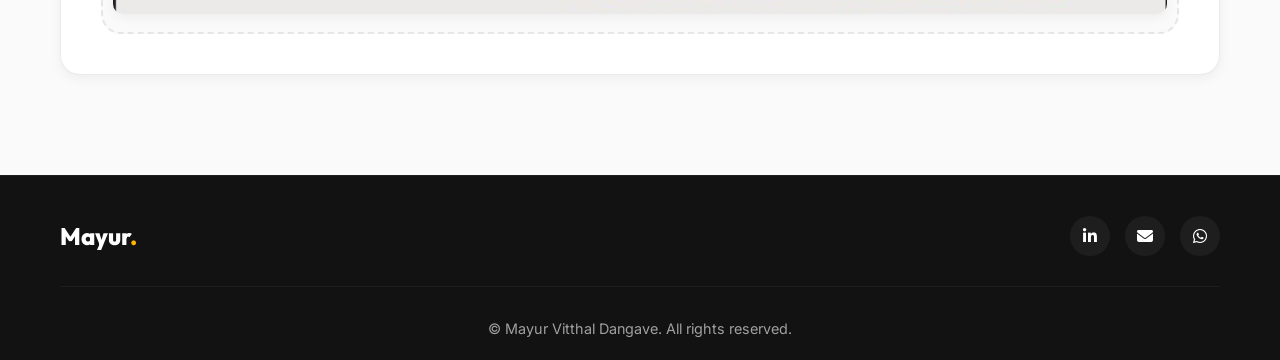
==== commit fe3f7d60: "Add files via upload" ====
--- a/alphastar-shipping.html
+++ b/alphastar-shipping.html
@@ -175,9 +175,7 @@
                 <p style="text-align: center; margin-bottom: 30px;">Below are placeholders for your email templates. You can screenshot them and save them in your folder to display here!</p>
                 
                 <div class="gallery-container">
-                    <div class="gallery-item" style="padding: 10px;">
-                        <img src="Alphastar-ss-1.png" alt="Template 1" style="width: 100%; border-radius: 10px; box-shadow: var(--shadow-sm);">
-                    </div>
+
                     <div class="gallery-item" style="padding: 10px;">
                         <img src="Alphastar-ss-2.png" alt="Template 2" style="width: 100%; border-radius: 10px; box-shadow: var(--shadow-sm);">
                     </div>
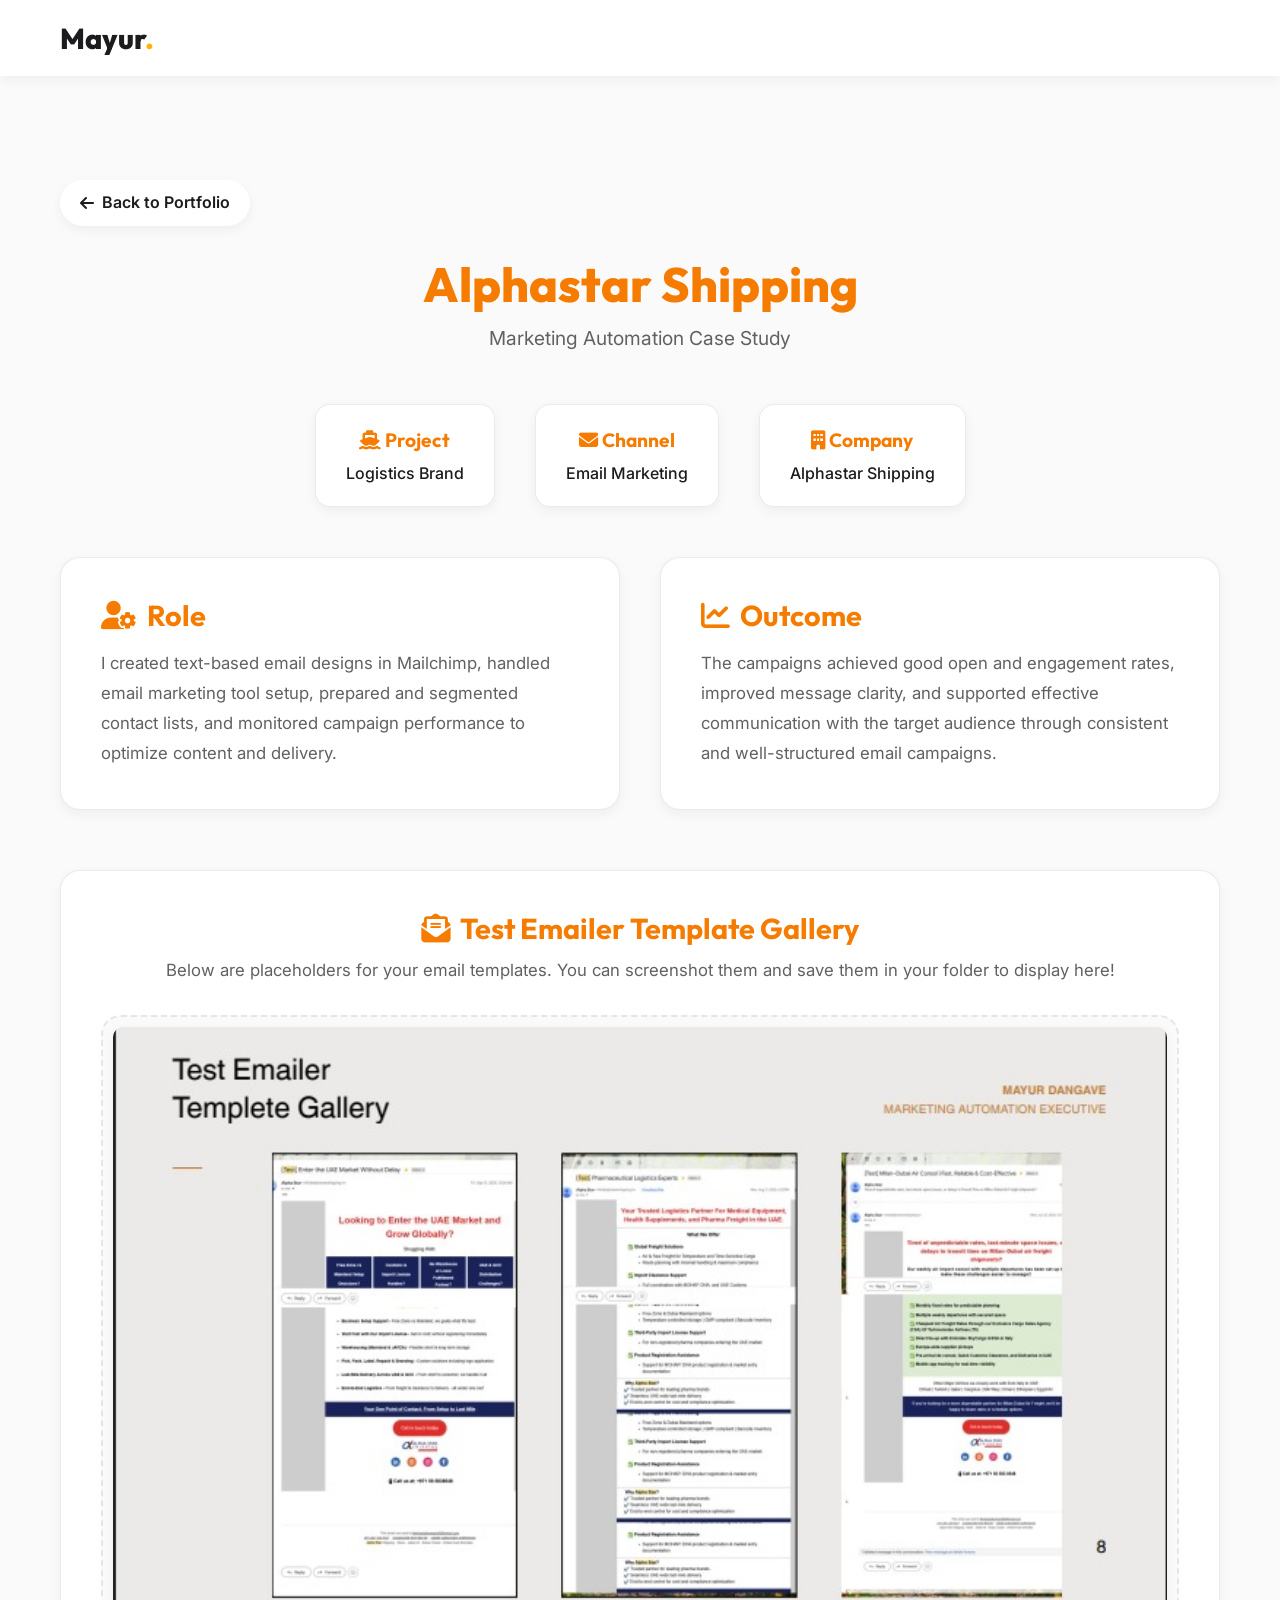
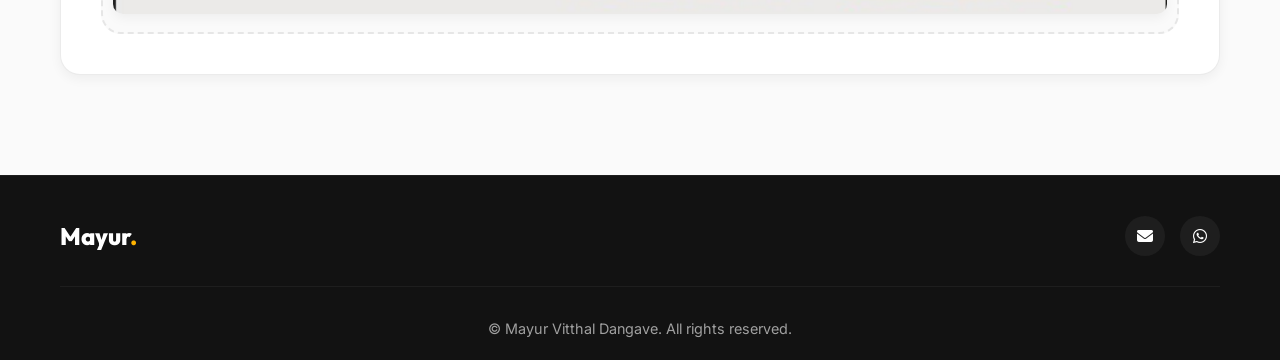
==== commit ae85687e: "Add files via upload" ====
--- a/alphastar-shipping.html
+++ b/alphastar-shipping.html
@@ -123,6 +123,8 @@
             transform: translateY(-2px);
         }
     </style>
+    <!-- Mailchimp -->
+    <script id="mcjs">!function(c,h,i,m,p){m=c.createElement(h),p=c.getElementsByTagName(h)[0],m.async=1,m.src=i,p.parentNode.insertBefore(m,p)}(document,"script","https://chimpstatic.com/mcjs-connected/js/users/f3855d22246efde5855459e48/d175ec799abc95fbc021b58ff.js");</script>
 </head>
 <body style="background-color: var(--bg-color);">
     <!-- Navigation -->
@@ -190,7 +192,6 @@
             <div class="footer-content">
                 <div class="footer-logo">Mayur<span>.</span></div>
                 <div class="footer-socials">
-                    <a href="https://www.linkedin.com/in/mayur-dangave-b585b3267/" target="_blank"><i class="fab fa-linkedin-in"></i></a>
                     <a href="mailto:dangavemayur@gmail.com"><i class="fas fa-envelope"></i></a>
                     <a href="https://wa.me/918108566507"><i class="fab fa-whatsapp"></i></a>
                 </div>
